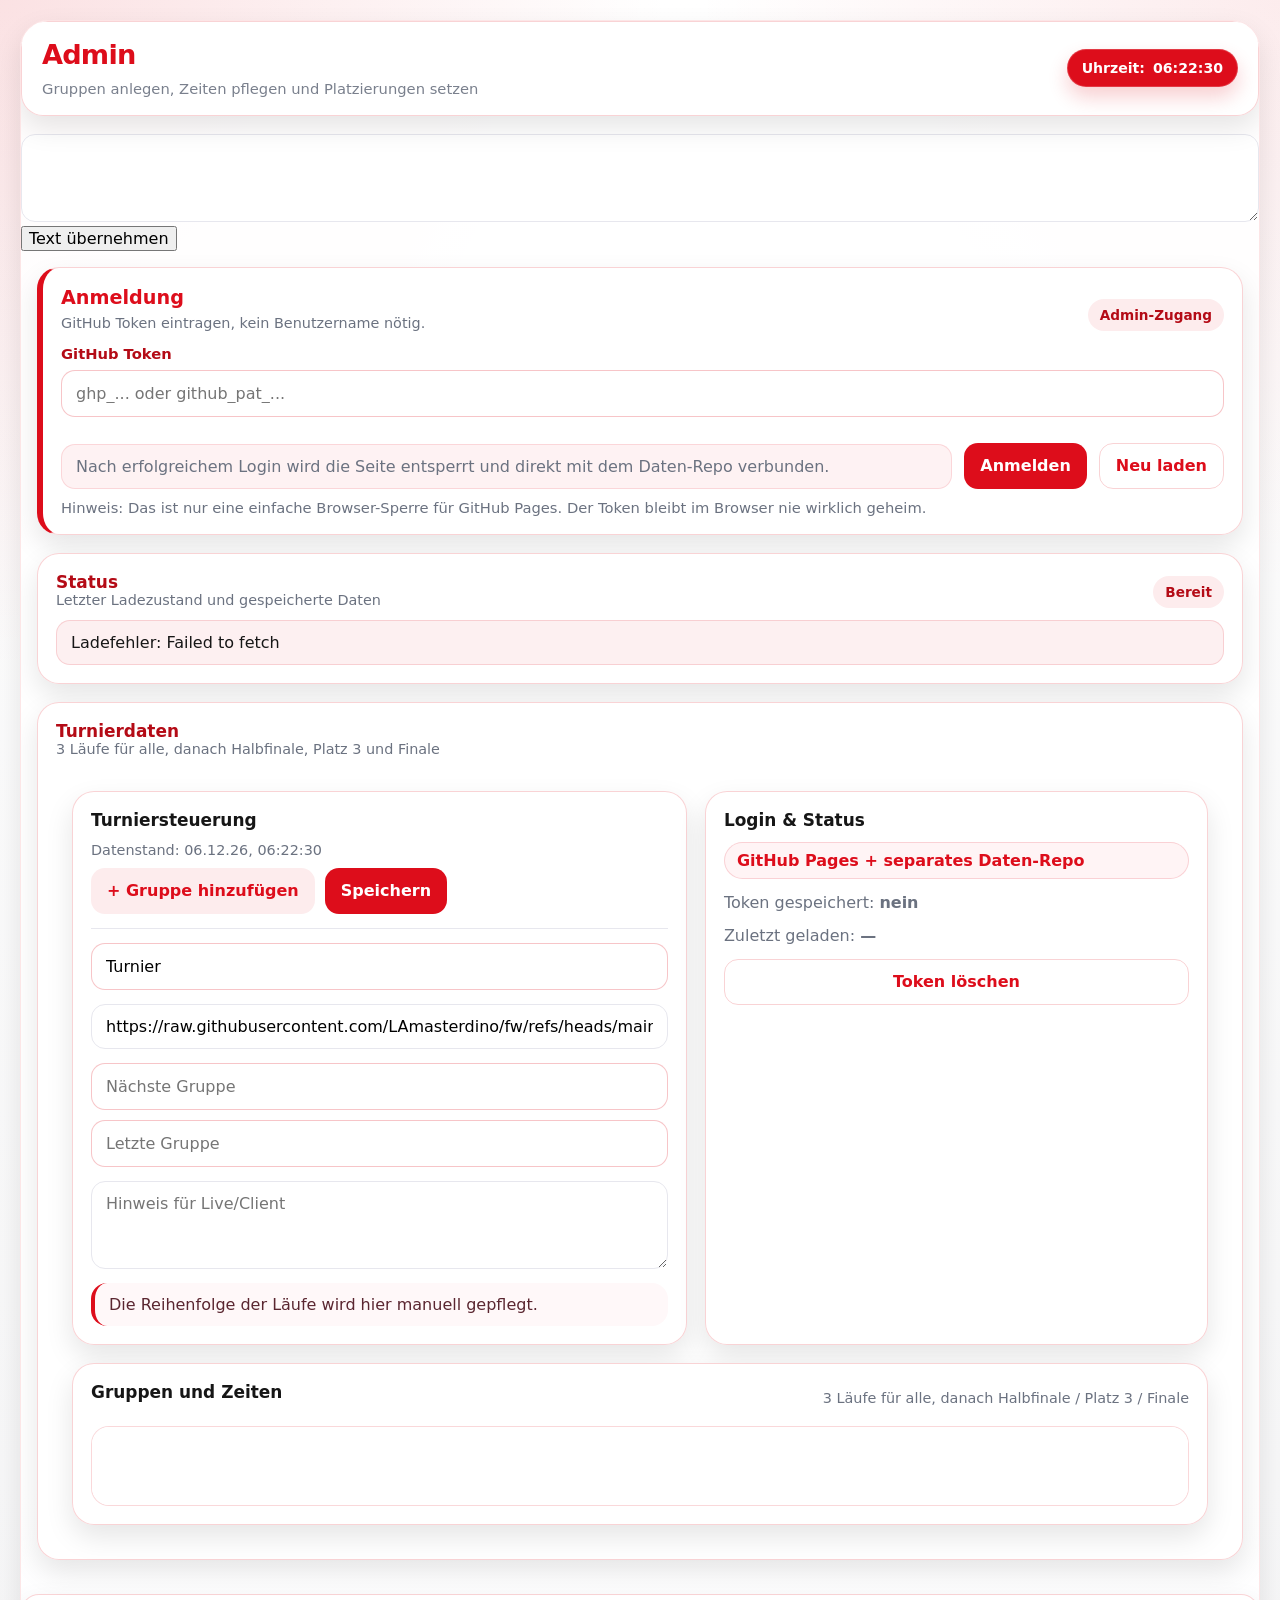
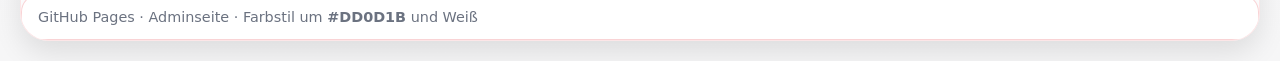
==== admin.html @ b0ba088b "Add textarea and button for text input" ====
<!doctype html>
<html lang="de">
<head>
  <meta charset="utf-8">
  <meta name="viewport" content="width=device-width,initial-scale=1">
  <meta name="color-scheme" content="light">
  <title>Admin · Turnierdashboard</title>
  <link rel="stylesheet" href="assets/style.css">
  <script>
    window.TOURNAMENT_CONFIG = {
      repoOwner: "LAmasterdino",
      repoName: "fw-data",
      filePath: "data.json",
      branch: "main",
      rawDataUrl: "https://raw.githubusercontent.com/LAmasterdino/fw-data/main/data.json",
      logoUrl: "https://raw.githubusercontent.com/LAmasterdino/fw/refs/heads/main/LOGO.jpg"
    };
  </script>
  <script defer src="assets/app.js"></script>
  <style>
    :root {
      --red: #DD0D1B;
      --red-dark: #b40b16;
      --white: #ffffff;
      --bg: #f6f6f7;
      --text: #161616;
      --muted: #6b7280;
      --line: rgba(221, 13, 27, 0.18);
      --shadow: 0 12px 28px rgba(0, 0, 0, 0.10);
      --radius: 22px;
    }
    body[data-page="admin"] {
      background:
        radial-gradient(circle at top left, rgba(221, 13, 27, 0.12), transparent 32%),
        radial-gradient(circle at top right, rgba(221, 13, 27, 0.08), transparent 28%),
        linear-gradient(180deg, #ffffff, var(--bg));
      color: var(--text);
    }
    .page-shell {
      min-height: 100vh;
      padding: 20px;
    }
    .shell {
      max-width: 1500px;
      margin: 0 auto;
    }
    .topbar {
      display: flex;
      align-items: center;
      justify-content: space-between;
      gap: 16px;
      flex-wrap: wrap;
      margin-bottom: 18px;
      padding: 18px 20px;
      background: rgba(255,255,255,0.88);
      border: 1px solid var(--line);
      border-radius: var(--radius);
      box-shadow: var(--shadow);
      backdrop-filter: blur(10px);
    }
    .title h1 {
      margin: 0;
      font-size: clamp(1.7rem, 2vw, 2.6rem);
      color: var(--red);
      letter-spacing: -0.03em;
    }
    .sub {
      margin-top: 6px;
      color: var(--muted);
      font-size: 0.98rem;
    }
    .badge {
      padding: 10px 14px;
      border-radius: 999px;
      background: var(--red);
      color: var(--white);
      font-weight: 700;
      box-shadow: 0 10px 20px rgba(221, 13, 27, 0.2);
      white-space: nowrap;
    }
    .card {
      background: rgba(255,255,255,0.92);
      border: 1px solid var(--line);
      border-radius: var(--radius);
      box-shadow: var(--shadow);
      padding: 18px;
    }
    .grid {
      display: grid;
      gap: 18px;
      grid-template-columns: repeat(12, minmax(0, 1fr));
    }
    .login-card {
      grid-column: 1 / -1;
      border-left: 6px solid var(--red);
    }
    .login-row {
      display: grid;
      gap: 12px;
      grid-template-columns: minmax(0, 1fr) auto auto;
      align-items: end;
      margin-top: 12px;
    }
    @media (max-width: 840px) {
      .login-row {
        grid-template-columns: 1fr;
      }
    }
    .label {
      display: block;
      font-size: 0.92rem;
      font-weight: 700;
      color: var(--red-dark);
      margin-bottom: 8px;
    }
    .help {
      margin-top: 10px;
      font-size: 0.92rem;
      color: var(--muted);
    }
    .btn {
      appearance: none;
      border: 0;
      border-radius: 14px;
      padding: 12px 16px;
      font-weight: 800;
      cursor: pointer;
      transition: transform 0.15s ease, opacity 0.15s ease, background 0.15s ease;
      text-decoration: none;
      display: inline-flex;
      align-items: center;
      justify-content: center;
      min-height: 46px;
    }
    .btn:hover { transform: translateY(-1px); }
    .btn-primary {
      background: var(--red);
      color: var(--white);
    }
    .btn-primary:hover { background: var(--red-dark); }
    .btn-ghost {
      background: transparent;
      color: var(--red);
      border: 1px solid var(--line);
    }
    .btn-ghost:hover {
      background: rgba(221, 13, 27, 0.06);
    }
    input[type="password"], input[type="text"] {
      width: 100%;
      box-sizing: border-box;
      border: 1px solid rgba(221, 13, 27, 0.24);
      border-radius: 14px;
      padding: 13px 14px;
      font: inherit;
      outline: none;
      background: #fff;
    }
    input[type="password"]:focus, input[type="text"]:focus {
      border-color: var(--red);
      box-shadow: 0 0 0 4px rgba(221, 13, 27, 0.10);
    }
    .content {
      margin-top: 18px;
    }
    .table-wrap {
      overflow: auto;
      border-radius: 18px;
      border: 1px solid rgba(221, 13, 27, 0.16);
      background: #fff;
    }
    table {
      width: 100%;
      border-collapse: collapse;
      min-width: 1120px;
    }
    th, td {
      border-bottom: 1px solid rgba(221, 13, 27, 0.10);
      padding: 10px;
      text-align: left;
      vertical-align: middle;
    }
    thead th {
      position: sticky;
      top: 0;
      background: #fff;
      z-index: 1;
      color: var(--red-dark);
      font-size: 0.92rem;
    }
    tr:hover td { background: rgba(221, 13, 27, 0.025); }
    .mini {
      min-width: 120px;
      width: 100%;
    }
    .stack {
      display: grid;
      gap: 14px;
    }
    .row {
      display: flex;
      gap: 10px;
      flex-wrap: wrap;
      align-items: center;
    }
    .split {
      display: flex;
      justify-content: space-between;
      gap: 12px;
      flex-wrap: wrap;
      align-items: end;
    }
    .muted { color: var(--muted); }
    .small { font-size: 0.9rem; }
    .status {
      margin-top: 12px;
      padding: 12px 14px;
      border-radius: 14px;
      background: rgba(221, 13, 27, 0.06);
      color: var(--text);
      border: 1px solid rgba(221, 13, 27, 0.14);
    }
    .status.error {
      background: rgba(221, 13, 27, 0.10);
      border-color: rgba(221, 13, 27, 0.30);
      color: var(--red-dark);
      font-weight: 700;
    }
    .inline-note {
      padding: 12px 14px;
      border-radius: 14px;
      background: rgba(221, 13, 27, 0.05);
      border: 1px solid rgba(221, 13, 27, 0.12);
      color: var(--muted);
    }
    .footerbar {
      margin-top: 18px;
      padding: 14px 16px;
      border-radius: 18px;
      background: rgba(255,255,255,0.90);
      border: 1px solid var(--line);
      box-shadow: var(--shadow);
    }
    .tag {
      display: inline-flex;
      align-items: center;
      gap: 8px;
      padding: 8px 12px;
      border-radius: 999px;
      background: rgba(221, 13, 27, 0.08);
      color: var(--red-dark);
      font-weight: 700;
    }
  </style>
</head>
<body data-page="admin">
  <div class="page-shell">
    <div class="shell">
      <div class="topbar">
        <div class="title">
          <h1>Admin</h1>
          <div class="sub">Gruppen anlegen, Zeiten pflegen und Platzierungen setzen</div>
        </div>
        <div class="badge">Uhrzeit: <span class="js-clock"></span></div>
      </div>
<textarea id="sourceText"></textarea>
<button class="js-parse-source">
    Text übernehmen
</button>
      <div class="grid">
        <section class="card login-card">
          <div class="split">
            <div>
              <h2 style="margin:0 0 6px;color:var(--red);font-size:1.2rem">Anmeldung</h2>
              <div class="muted small">GitHub Token eintragen, kein Benutzername nötig.</div>
            </div>
            <div class="tag">Admin-Zugang</div>
          </div>

          <form id="login-form" class="stack" style="margin-top:14px">
            <div>
              <label class="label" for="token">GitHub Token</label>
              <input id="token" type="password" placeholder="ghp_... oder github_pat_..." autocomplete="current-password">
            </div>
            <div class="login-row">
              <div class="inline-note">
                Nach erfolgreichem Login wird die Seite entsperrt und direkt mit dem Daten-Repo verbunden.
              </div>
              <button class="btn btn-primary" type="submit" data-action="login">Anmelden</button>
              <button class="btn btn-ghost" type="button" data-action="refresh">Neu laden</button>
            </div>
          </form>
          <div class="help">
            Hinweis: Das ist nur eine einfache Browser-Sperre für GitHub Pages. Der Token bleibt im Browser nie wirklich geheim.
          </div>
        </section>

        <section class="card" style="grid-column:1/-1">
          <div class="split">
            <div>
              <h3 style="margin:0;color:var(--red-dark)">Status</h3>
              <div class="muted small">Letzter Ladezustand und gespeicherte Daten</div>
            </div>
            <div class="tag">Bereit</div>
          </div>
          <div id="status" class="status">Bereit.</div>
        </section>

        <section class="card" style="grid-column:1/-1">
          <div class="split">
            <div>
              <h3 style="margin:0;color:var(--red-dark)">Turnierdaten</h3>
              <div class="muted small">3 Läufe für alle, danach Halbfinale, Platz 3 und Finale</div>
            </div>
          </div>
          <div id="admin-root" class="content"></div>
        </section>
      </div>

      <div class="footerbar muted small">
        GitHub Pages · Adminseite · Farbstil um <strong>#DD0D1B</strong> und Weiß
      </div>
    </div>
  </div>
</body>
</html>
---- assets/style.css ----
:root{
  --red:#DD0D1B;
  --red-dark:#b70b17;
  --bg:#ffffff;
  --bg-soft:#f8f8fb;
  --text:#171717;
  --muted:#60646c;
  --border:#e7e7ee;
  --shadow:0 10px 30px rgba(0,0,0,.08);
  --radius:22px;
}

*{box-sizing:border-box}
html,body{margin:0;padding:0;background:linear-gradient(180deg,#fff 0%,#fff 35%,#fff5f6 100%);color:var(--text);font-family:Inter,system-ui,-apple-system,BlinkMacSystemFont,"Segoe UI",Roboto,Arial,sans-serif}
a{color:var(--red);text-decoration:none}
button,input,select,textarea{font:inherit}

.page{
  max-width:1400px;
  margin:0 auto;
  padding:18px;
}

.shell{
  background:rgba(255,255,255,.9);
  border:1px solid rgba(221,13,27,.10);
  border-radius:28px;
  box-shadow:var(--shadow);
  overflow:hidden;
}

.topbar{
  display:flex;
  align-items:center;
  justify-content:space-between;
  gap:12px;
  padding:16px 18px;
  background:linear-gradient(135deg,var(--red) 0%, #ef2430 100%);
  color:#fff;
}
.topbar .title{
  display:flex;
  flex-direction:column;
  gap:4px;
}
.topbar h1,
.topbar h2{
  margin:0;
  font-size:clamp(1.2rem, 2vw, 1.8rem);
  line-height:1.1;
}
.topbar .sub{
  font-size:.92rem;
  opacity:.9;
}
.brand{
  display:flex;
  align-items:center;
  gap:14px;
}
.brand img{
  width:52px;height:52px;object-fit:contain;background:#fff;border-radius:14px;padding:5px;
}
.badge{
  display:inline-flex;
  align-items:center;
  gap:8px;
  padding:8px 12px;
  border-radius:999px;
  background:rgba(255,255,255,.14);
  border:1px solid rgba(255,255,255,.18);
  font-size:.88rem;
  white-space:nowrap;
}

.grid{
  display:grid;
  gap:16px;
  padding:16px;
}
.grid.admin{
  grid-template-columns: 1.1fr .9fr;
}
.grid.client{
  grid-template-columns: 1fr;
}
.grid.live{
  grid-template-columns: 1.2fr .8fr;
}

.card{
  background:#fff;
  border:1px solid var(--border);
  border-radius:var(--radius);
  box-shadow:0 8px 24px rgba(25,25,25,.05);
  padding:16px;
}
.card h3{
  margin:0 0 12px;
  font-size:1.06rem;
}
.muted{color:var(--muted)}
.small{font-size:.88rem}
.row{
  display:flex;
  gap:10px;
  flex-wrap:wrap;
  align-items:center;
}
.spread{
  display:flex;
  justify-content:space-between;
  gap:10px;
  align-items:center;
  flex-wrap:wrap;
}
.stack{display:grid;gap:10px}
.inputs{
  display:grid;
  gap:10px;
}
input[type="text"], input[type="url"], input[type="password"], input[type="number"], select, textarea{
  width:100%;
  padding:12px 14px;
  border:1px solid var(--border);
  border-radius:14px;
  background:#fff;
  outline:none;
  transition:.2s border-color,.2s box-shadow;
}
input:focus,select:focus,textarea:focus{
  border-color:rgba(221,13,27,.45);
  box-shadow:0 0 0 4px rgba(221,13,27,.08);
}
textarea{min-height:88px;resize:vertical}

.btn{
  appearance:none;
  border:none;
  border-radius:14px;
  padding:12px 15px;
  font-weight:700;
  cursor:pointer;
  transition:transform .08s ease, filter .15s ease, background .15s ease;
}
.btn:active{transform:translateY(1px)}
.btn-primary{background:var(--red);color:#fff}
.btn-primary:hover{background:var(--red-dark)}
.btn-ghost{background:#f4f4f7;color:#222}
.btn-soft{background:rgba(221,13,27,.08);color:var(--red)}
.btn-danger{background:#2b2b2e;color:#fff}
.btn-small{padding:9px 11px;border-radius:12px;font-size:.92rem}

.table-wrap{
  overflow:auto;
  border-radius:18px;
  border:1px solid var(--border);
}
table{
  width:100%;
  border-collapse:collapse;
  min-width:920px;
}
th,td{
  padding:10px 10px;
  border-bottom:1px solid #ececf3;
  vertical-align:middle;
  text-align:left;
}
th{
  background:#fafafa;
  font-size:.92rem;
  color:#444;
  position:sticky;
  top:0;
  z-index:1;
}
tr:nth-child(even) td{background:#fcfcfd}
td .mini{
  width:100%;
  min-width:88px;
  padding:10px 10px;
  border-radius:12px;
  border:1px solid var(--border);
}
td .mini:focus{border-color:rgba(221,13,27,.45)}
.tag{
  display:inline-flex;
  align-items:center;
  gap:8px;
  border-radius:999px;
  padding:7px 11px;
  background:#f9f2f3;
  color:var(--red);
  font-weight:700;
  font-size:.85rem;
}
hr.sep{border:none;border-top:1px solid var(--border);margin:14px 0}

.login-overlay{
  position:fixed;
  inset:0;
  background:linear-gradient(180deg,rgba(255,255,255,.96),rgba(255,245,246,.96));
  display:flex;
  align-items:center;
  justify-content:center;
  padding:20px;
  z-index:50;
}
.login-box{
  width:min(520px,100%);
  background:#fff;
  border:1px solid var(--border);
  border-radius:28px;
  box-shadow:var(--shadow);
  padding:22px;
}
.login-box h1{margin:0 0 8px}
.login-box p{margin:0 0 16px;color:var(--muted)}

.footer{
  padding:14px 18px;
  border-top:1px solid var(--border);
  color:var(--muted);
  font-size:.92rem;
  background:#fff;
}
.client-layout{
  display:grid;
  gap:16px;
}
.hero{
  display:grid;
  grid-template-columns:1.1fr .9fr;
  gap:16px;
}
.clock{
  font-size:clamp(1.9rem, 5vw, 3.4rem);
  font-weight:900;
  letter-spacing:-.03em;
}
.big-value{
  font-size:clamp(1.4rem, 3vw, 2.3rem);
  font-weight:800;
}
.list{
  display:grid;
  gap:10px;
}
.list-item{
  display:flex;
  justify-content:space-between;
  align-items:center;
  gap:10px;
  padding:12px 14px;
  border:1px solid var(--border);
  border-radius:16px;
  background:#fff;
}
.list-item .name{font-weight:800}
.list-item .value{font-weight:700;color:var(--red)}
.scroll-box{
  height:100%;
  overflow:hidden;
  position:relative;
  min-height:380px;
}
.scroll-track{
  display:flex;
  flex-direction:column;
  gap:10px;
  animation:scrollY 22s linear infinite;
  padding-right:6px;
}
.scroll-box:hover .scroll-track{animation-play-state:paused}
@keyframes scrollY{
  0%{transform:translateY(0)}
  100%{transform:translateY(calc(-50%))}
}
.placement-card{
  display:grid;
  gap:10px;
}
.place-row{
  display:grid;
  grid-template-columns:64px 1fr auto;
  gap:10px;
  align-items:center;
  padding:12px 14px;
  border:1px solid var(--border);
  border-radius:16px;
  background:linear-gradient(180deg,#fff,#fff9fa);
}
.place-row .rank{
  width:44px;height:44px;border-radius:14px;
  display:grid;place-items:center;
  background:rgba(221,13,27,.08);
  color:var(--red);
  font-weight:900;
}
.place-row .group{font-weight:800}
.place-row .score{font-weight:800;color:#333}

.hint{
  border-left:4px solid var(--red);
  background:#fff8f9;
  padding:12px 14px;
  border-radius:16px;
  color:#5a2630;
}

.pill{
  display:inline-flex;align-items:center;gap:8px;
  padding:8px 12px;border-radius:999px;
  background:#fff4f5;color:var(--red);font-weight:700;
  border:1px solid rgba(221,13,27,.15)
}

@media (max-width: 980px){
  .grid.admin,.grid.live,.hero{grid-template-columns:1fr}
  table{min-width:840px}
}

@media (max-width: 720px){
  .page{padding:10px}
  .topbar,.footer,.card{border-radius:20px}
  .topbar{padding:14px}
  .grid{padding:10px}
  .brand img{width:44px;height:44px}
  .scroll-box{min-height:320px}
}
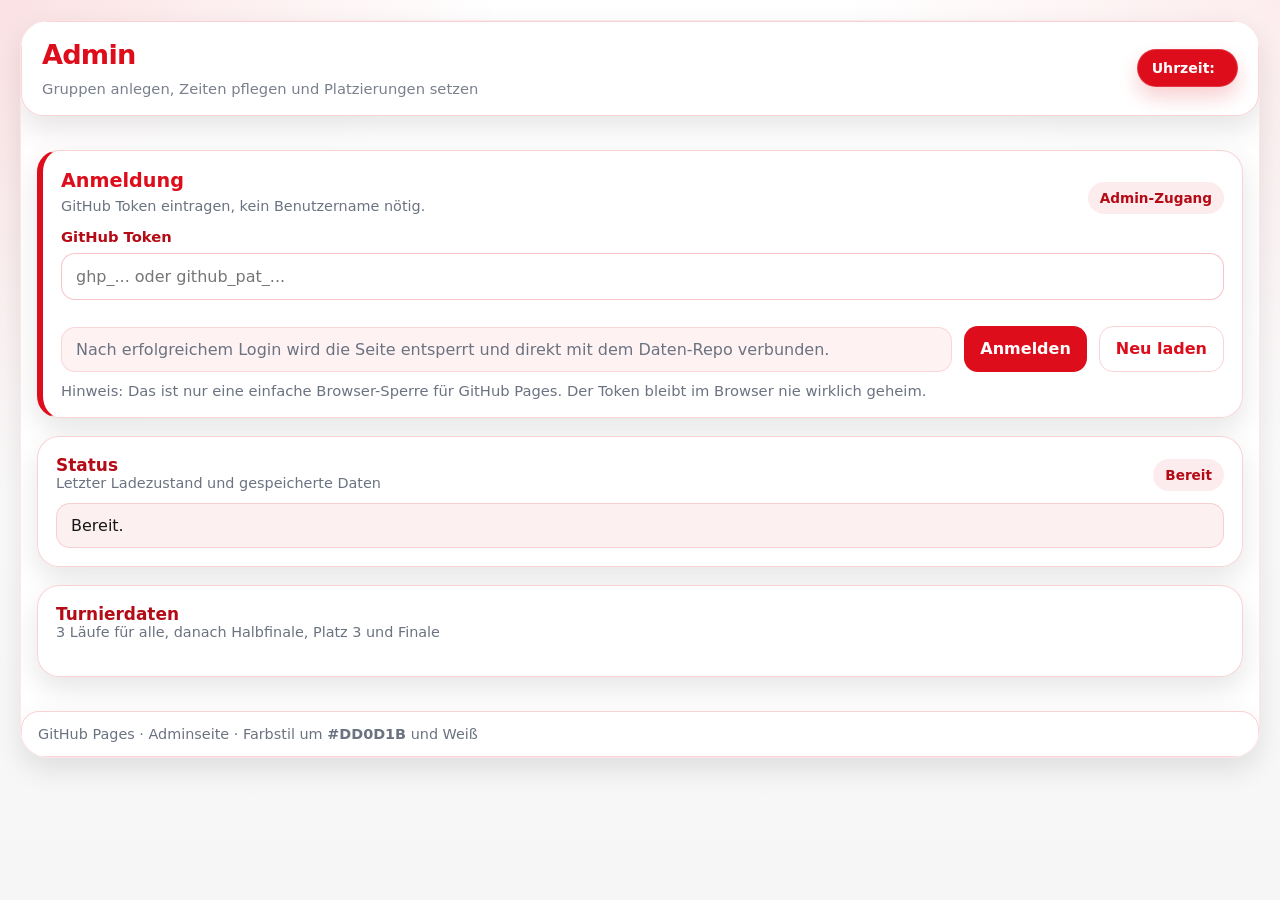
==== commit b47bd9f9: "Update admin.html" ====
--- a/admin.html
+++ b/admin.html
@@ -263,10 +263,7 @@
         </div>
         <div class="badge">Uhrzeit: <span class="js-clock"></span></div>
       </div>
-<textarea id="sourceText"></textarea>
-<button class="js-parse-source">
-    Text übernehmen
-</button>
+
       <div class="grid">
         <section class="card login-card">
           <div class="split">
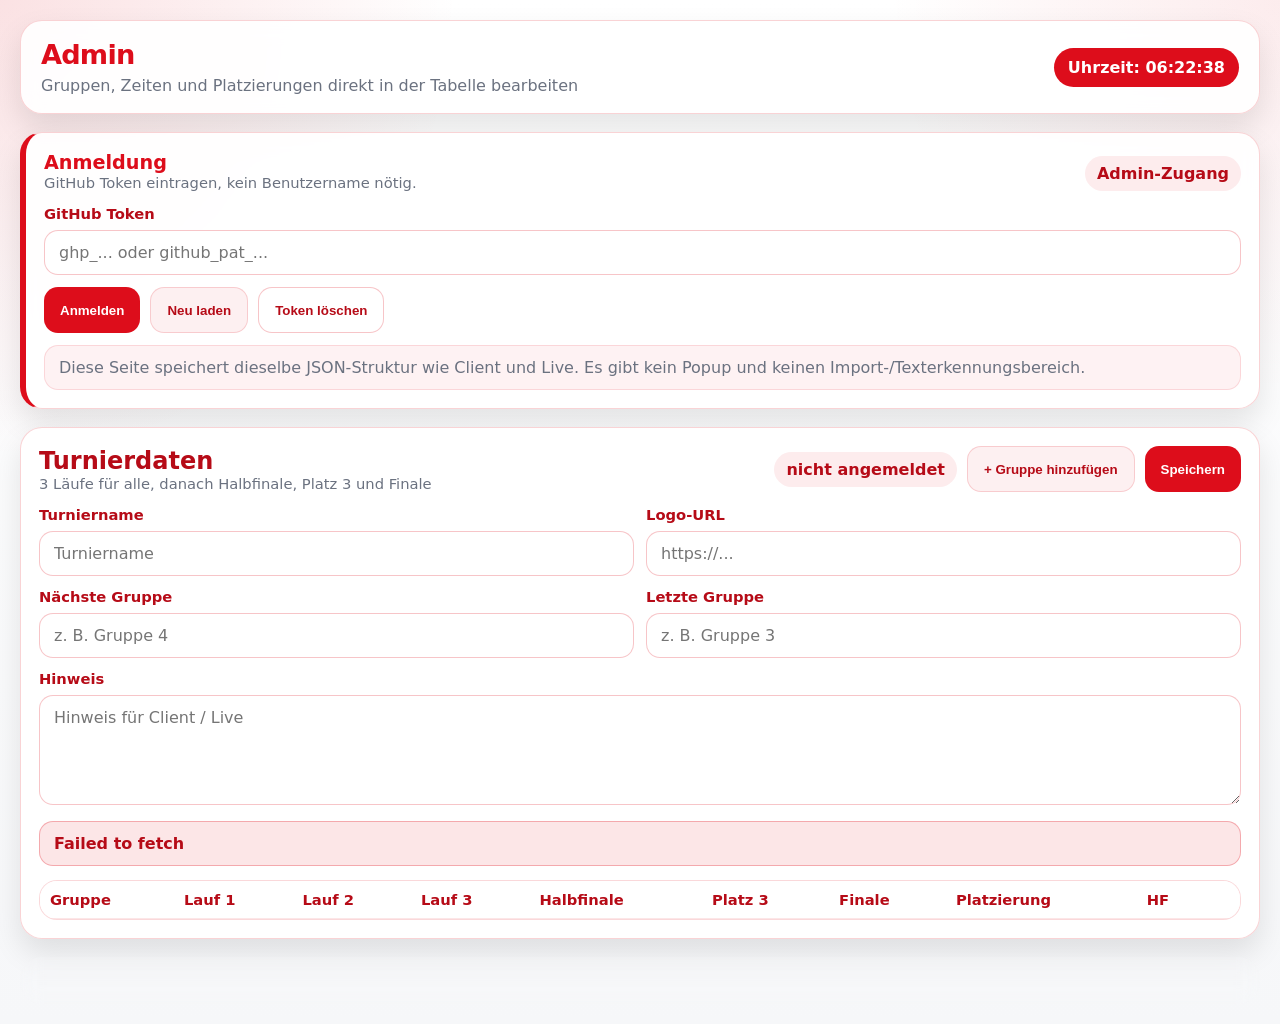
==== commit 389fadd6: "Rename adminF.html to admin.html" ====
--- a/admin.html
+++ b/admin.html
@@ -5,319 +5,540 @@
   <meta name="viewport" content="width=device-width,initial-scale=1">
   <meta name="color-scheme" content="light">
   <title>Admin · Turnierdashboard</title>
-  <link rel="stylesheet" href="assets/style.css">
-  <script>
-    window.TOURNAMENT_CONFIG = {
-      repoOwner: "LAmasterdino",
-      repoName: "fw-data",
-      filePath: "data.json",
-      branch: "main",
-      rawDataUrl: "https://raw.githubusercontent.com/LAmasterdino/fw-data/main/data.json",
-      logoUrl: "https://raw.githubusercontent.com/LAmasterdino/fw/refs/heads/main/LOGO.jpg"
-    };
-  </script>
-  <script defer src="assets/app.js"></script>
   <style>
-    :root {
-      --red: #DD0D1B;
-      --red-dark: #b40b16;
-      --white: #ffffff;
-      --bg: #f6f6f7;
-      --text: #161616;
-      --muted: #6b7280;
-      --line: rgba(221, 13, 27, 0.18);
-      --shadow: 0 12px 28px rgba(0, 0, 0, 0.10);
-      --radius: 22px;
-    }
-    body[data-page="admin"] {
+    :root{
+      --red:#DD0D1B;
+      --red-dark:#b60b17;
+      --bg:#f6f7f9;
+      --card:#ffffff;
+      --text:#16181d;
+      --muted:#6b7280;
+      --line:rgba(221,13,27,.18);
+      --shadow:0 14px 30px rgba(0,0,0,.10);
+      --radius:22px;
+    }
+    *{box-sizing:border-box}
+    body{
+      margin:0;
+      min-height:100vh;
+      font-family:system-ui,-apple-system,BlinkMacSystemFont,"Segoe UI",sans-serif;
       background:
-        radial-gradient(circle at top left, rgba(221, 13, 27, 0.12), transparent 32%),
-        radial-gradient(circle at top right, rgba(221, 13, 27, 0.08), transparent 28%),
-        linear-gradient(180deg, #ffffff, var(--bg));
-      color: var(--text);
-    }
-    .page-shell {
-      min-height: 100vh;
-      padding: 20px;
-    }
-    .shell {
-      max-width: 1500px;
-      margin: 0 auto;
-    }
-    .topbar {
-      display: flex;
-      align-items: center;
-      justify-content: space-between;
-      gap: 16px;
-      flex-wrap: wrap;
-      margin-bottom: 18px;
-      padding: 18px 20px;
-      background: rgba(255,255,255,0.88);
-      border: 1px solid var(--line);
-      border-radius: var(--radius);
-      box-shadow: var(--shadow);
-      backdrop-filter: blur(10px);
-    }
-    .title h1 {
-      margin: 0;
-      font-size: clamp(1.7rem, 2vw, 2.6rem);
-      color: var(--red);
-      letter-spacing: -0.03em;
-    }
-    .sub {
-      margin-top: 6px;
-      color: var(--muted);
-      font-size: 0.98rem;
-    }
-    .badge {
-      padding: 10px 14px;
-      border-radius: 999px;
-      background: var(--red);
-      color: var(--white);
-      font-weight: 700;
-      box-shadow: 0 10px 20px rgba(221, 13, 27, 0.2);
-      white-space: nowrap;
-    }
-    .card {
-      background: rgba(255,255,255,0.92);
-      border: 1px solid var(--line);
-      border-radius: var(--radius);
-      box-shadow: var(--shadow);
-      padding: 18px;
-    }
-    .grid {
-      display: grid;
-      gap: 18px;
-      grid-template-columns: repeat(12, minmax(0, 1fr));
-    }
-    .login-card {
-      grid-column: 1 / -1;
-      border-left: 6px solid var(--red);
-    }
-    .login-row {
-      display: grid;
-      gap: 12px;
-      grid-template-columns: minmax(0, 1fr) auto auto;
-      align-items: end;
-      margin-top: 12px;
-    }
-    @media (max-width: 840px) {
-      .login-row {
-        grid-template-columns: 1fr;
-      }
-    }
-    .label {
-      display: block;
-      font-size: 0.92rem;
-      font-weight: 700;
-      color: var(--red-dark);
-      margin-bottom: 8px;
-    }
-    .help {
-      margin-top: 10px;
-      font-size: 0.92rem;
-      color: var(--muted);
-    }
-    .btn {
-      appearance: none;
-      border: 0;
-      border-radius: 14px;
-      padding: 12px 16px;
-      font-weight: 800;
-      cursor: pointer;
-      transition: transform 0.15s ease, opacity 0.15s ease, background 0.15s ease;
-      text-decoration: none;
-      display: inline-flex;
-      align-items: center;
-      justify-content: center;
-      min-height: 46px;
-    }
-    .btn:hover { transform: translateY(-1px); }
-    .btn-primary {
-      background: var(--red);
-      color: var(--white);
-    }
-    .btn-primary:hover { background: var(--red-dark); }
-    .btn-ghost {
-      background: transparent;
-      color: var(--red);
-      border: 1px solid var(--line);
-    }
-    .btn-ghost:hover {
-      background: rgba(221, 13, 27, 0.06);
-    }
-    input[type="password"], input[type="text"] {
-      width: 100%;
-      box-sizing: border-box;
-      border: 1px solid rgba(221, 13, 27, 0.24);
-      border-radius: 14px;
-      padding: 13px 14px;
-      font: inherit;
-      outline: none;
-      background: #fff;
-    }
-    input[type="password"]:focus, input[type="text"]:focus {
-      border-color: var(--red);
-      box-shadow: 0 0 0 4px rgba(221, 13, 27, 0.10);
-    }
-    .content {
-      margin-top: 18px;
-    }
-    .table-wrap {
-      overflow: auto;
-      border-radius: 18px;
-      border: 1px solid rgba(221, 13, 27, 0.16);
-      background: #fff;
-    }
-    table {
-      width: 100%;
-      border-collapse: collapse;
-      min-width: 1120px;
-    }
-    th, td {
-      border-bottom: 1px solid rgba(221, 13, 27, 0.10);
-      padding: 10px;
-      text-align: left;
-      vertical-align: middle;
-    }
-    thead th {
-      position: sticky;
-      top: 0;
-      background: #fff;
-      z-index: 1;
-      color: var(--red-dark);
-      font-size: 0.92rem;
-    }
-    tr:hover td { background: rgba(221, 13, 27, 0.025); }
-    .mini {
-      min-width: 120px;
-      width: 100%;
-    }
-    .stack {
-      display: grid;
-      gap: 14px;
-    }
-    .row {
-      display: flex;
-      gap: 10px;
-      flex-wrap: wrap;
-      align-items: center;
-    }
-    .split {
-      display: flex;
-      justify-content: space-between;
-      gap: 12px;
-      flex-wrap: wrap;
-      align-items: end;
-    }
-    .muted { color: var(--muted); }
-    .small { font-size: 0.9rem; }
-    .status {
-      margin-top: 12px;
-      padding: 12px 14px;
-      border-radius: 14px;
-      background: rgba(221, 13, 27, 0.06);
-      color: var(--text);
-      border: 1px solid rgba(221, 13, 27, 0.14);
-    }
-    .status.error {
-      background: rgba(221, 13, 27, 0.10);
-      border-color: rgba(221, 13, 27, 0.30);
-      color: var(--red-dark);
-      font-weight: 700;
-    }
-    .inline-note {
-      padding: 12px 14px;
-      border-radius: 14px;
-      background: rgba(221, 13, 27, 0.05);
-      border: 1px solid rgba(221, 13, 27, 0.12);
-      color: var(--muted);
-    }
-    .footerbar {
-      margin-top: 18px;
-      padding: 14px 16px;
-      border-radius: 18px;
-      background: rgba(255,255,255,0.90);
-      border: 1px solid var(--line);
-      box-shadow: var(--shadow);
-    }
-    .tag {
-      display: inline-flex;
-      align-items: center;
-      gap: 8px;
-      padding: 8px 12px;
-      border-radius: 999px;
-      background: rgba(221, 13, 27, 0.08);
-      color: var(--red-dark);
-      font-weight: 700;
+        radial-gradient(circle at top left, rgba(221,13,27,.12), transparent 28%),
+        radial-gradient(circle at top right, rgba(221,13,27,.08), transparent 24%),
+        linear-gradient(180deg,#fff,var(--bg));
+      color:var(--text);
+    }
+    .wrap{max-width:1600px;margin:0 auto;padding:20px}
+    .topbar,.card,.footer{
+      background:rgba(255,255,255,.92);
+      border:1px solid var(--line);
+      border-radius:var(--radius);
+      box-shadow:var(--shadow);
+      backdrop-filter:blur(10px);
+    }
+    .topbar{
+      display:flex;justify-content:space-between;align-items:center;gap:16px;flex-wrap:wrap;
+      padding:18px 20px;margin-bottom:18px
+    }
+    h1{margin:0;font-size:clamp(1.7rem,2vw,2.6rem);color:var(--red);letter-spacing:-.03em}
+    .sub{color:var(--muted);margin-top:6px}
+    .badge{
+      padding:10px 14px;border-radius:999px;background:var(--red);color:#fff;font-weight:800;white-space:nowrap
+    }
+    .grid{display:grid;gap:18px;grid-template-columns:repeat(12,minmax(0,1fr))}
+    .card{padding:18px}
+    .login{grid-column:1/-1;border-left:6px solid var(--red)}
+    .main{grid-column:1/-1}
+    .muted{color:var(--muted)}
+    .small{font-size:.92rem}
+    .tag{
+      display:inline-flex;align-items:center;gap:8px;padding:8px 12px;border-radius:999px;
+      background:rgba(221,13,27,.08);color:var(--red-dark);font-weight:800
+    }
+    .row{display:flex;gap:10px;align-items:center;flex-wrap:wrap}
+    .spread{display:flex;justify-content:space-between;gap:12px;align-items:flex-end;flex-wrap:wrap}
+    .stack{display:grid;gap:12px}
+    .label{display:block;margin-bottom:8px;font-weight:800;color:var(--red-dark);font-size:.92rem}
+    input, textarea{
+      width:100%;font:inherit;border:1px solid rgba(221,13,27,.24);border-radius:14px;background:#fff;
+      padding:12px 14px;outline:none
+    }
+    textarea{min-height:110px;resize:vertical}
+    input:focus, textarea:focus{border-color:var(--red);box-shadow:0 0 0 4px rgba(221,13,27,.10)}
+    .btn{
+      appearance:none;border:0;border-radius:14px;padding:12px 16px;font-weight:800;cursor:pointer;
+      min-height:46px;display:inline-flex;align-items:center;justify-content:center;white-space:nowrap;
+      transition:transform .15s ease,background .15s ease,opacity .15s ease;text-decoration:none
+    }
+    .btn:hover{transform:translateY(-1px)}
+    .btn-primary{background:var(--red);color:#fff}
+    .btn-primary:hover{background:var(--red-dark)}
+    .btn-soft{background:rgba(221,13,27,.06);color:var(--red-dark);border:1px solid rgba(221,13,27,.16)}
+    .btn-soft:hover{background:rgba(221,13,27,.09)}
+    .btn-danger{background:#fff;color:var(--red-dark);border:1px solid rgba(221,13,27,.24)}
+    .btn-danger:hover{background:rgba(221,13,27,.06)}
+    .status{
+      margin-top:12px;padding:12px 14px;border-radius:14px;border:1px solid rgba(221,13,27,.14);
+      background:rgba(221,13,27,.06)
+    }
+    .status.error{
+      background:rgba(221,13,27,.10);border-color:rgba(221,13,27,.28);color:var(--red-dark);font-weight:700
+    }
+    .table-wrap{
+      margin-top:14px;overflow:auto;border:1px solid rgba(221,13,27,.16);border-radius:18px;background:#fff
+    }
+    table{width:100%;border-collapse:collapse;min-width:1180px}
+    thead th{
+      position:sticky;top:0;background:#fff;z-index:1;color:var(--red-dark);font-size:.92rem
+    }
+    th,td{border-bottom:1px solid rgba(221,13,27,.10);padding:10px;text-align:left;vertical-align:middle}
+    tr:hover td{background:rgba(221,13,27,.025)}
+    .mini{min-width:120px;width:100%}
+    .footer{margin-top:18px;padding:14px 16px}
+    .hint{
+      padding:12px 14px;border-radius:14px;border:1px solid rgba(221,13,27,.12);background:rgba(221,13,27,.05);color:var(--muted)
+    }
+    .two-col{display:grid;gap:12px;grid-template-columns:1fr 1fr}
+    @media (max-width: 900px){
+      .two-col{grid-template-columns:1fr}
+    }
+    @media (max-width: 840px){
+      .login-actions{display:grid;grid-template-columns:1fr}
+      .login-actions .btn{width:100%}
+    }
+    .pill{
+      display:inline-flex;align-items:center;padding:8px 12px;border-radius:999px;background:rgba(221,13,27,.08);
+      color:var(--red-dark);font-weight:800
     }
   </style>
 </head>
 <body data-page="admin">
-  <div class="page-shell">
-    <div class="shell">
-      <div class="topbar">
-        <div class="title">
-          <h1>Admin</h1>
-          <div class="sub">Gruppen anlegen, Zeiten pflegen und Platzierungen setzen</div>
+  <div class="wrap">
+    <div class="topbar">
+      <div>
+        <h1>Admin</h1>
+        <div class="sub">Gruppen, Zeiten und Platzierungen direkt in der Tabelle bearbeiten</div>
+      </div>
+      <div class="badge">Uhrzeit: <span id="clock"></span></div>
+    </div>
+
+    <div class="grid">
+      <section class="card login">
+        <div class="spread">
+          <div>
+            <h2 style="margin:0;color:var(--red);font-size:1.2rem">Anmeldung</h2>
+            <div class="muted small">GitHub Token eintragen, kein Benutzername nötig.</div>
+          </div>
+          <div class="tag">Admin-Zugang</div>
         </div>
-        <div class="badge">Uhrzeit: <span class="js-clock"></span></div>
-      </div>
-
-      <div class="grid">
-        <section class="card login-card">
-          <div class="split">
-            <div>
-              <h2 style="margin:0 0 6px;color:var(--red);font-size:1.2rem">Anmeldung</h2>
-              <div class="muted small">GitHub Token eintragen, kein Benutzername nötig.</div>
-            </div>
-            <div class="tag">Admin-Zugang</div>
-          </div>
-
-          <form id="login-form" class="stack" style="margin-top:14px">
-            <div>
-              <label class="label" for="token">GitHub Token</label>
-              <input id="token" type="password" placeholder="ghp_... oder github_pat_..." autocomplete="current-password">
-            </div>
-            <div class="login-row">
-              <div class="inline-note">
-                Nach erfolgreichem Login wird die Seite entsperrt und direkt mit dem Daten-Repo verbunden.
-              </div>
-              <button class="btn btn-primary" type="submit" data-action="login">Anmelden</button>
-              <button class="btn btn-ghost" type="button" data-action="refresh">Neu laden</button>
-            </div>
-          </form>
-          <div class="help">
-            Hinweis: Das ist nur eine einfache Browser-Sperre für GitHub Pages. Der Token bleibt im Browser nie wirklich geheim.
-          </div>
-        </section>
-
-        <section class="card" style="grid-column:1/-1">
-          <div class="split">
-            <div>
-              <h3 style="margin:0;color:var(--red-dark)">Status</h3>
-              <div class="muted small">Letzter Ladezustand und gespeicherte Daten</div>
-            </div>
-            <div class="tag">Bereit</div>
-          </div>
-          <div id="status" class="status">Bereit.</div>
-        </section>
-
-        <section class="card" style="grid-column:1/-1">
-          <div class="split">
-            <div>
-              <h3 style="margin:0;color:var(--red-dark)">Turnierdaten</h3>
-              <div class="muted small">3 Läufe für alle, danach Halbfinale, Platz 3 und Finale</div>
-            </div>
-          </div>
-          <div id="admin-root" class="content"></div>
-        </section>
-      </div>
-
-      <div class="footerbar muted small">
-        GitHub Pages · Adminseite · Farbstil um <strong>#DD0D1B</strong> und Weiß
-      </div>
+
+        <div class="stack" style="margin-top:14px">
+          <div>
+            <label class="label" for="token">GitHub Token</label>
+            <input id="token" type="password" placeholder="ghp_... oder github_pat_..." autocomplete="current-password">
+          </div>
+          <div class="row login-actions">
+            <button class="btn btn-primary" id="loginBtn" type="button">Anmelden</button>
+            <button class="btn btn-soft" id="reloadBtn" type="button">Neu laden</button>
+            <button class="btn btn-danger" id="logoutBtn" type="button">Token löschen</button>
+          </div>
+          <div class="hint">
+            Diese Seite speichert dieselbe JSON-Struktur wie Client und Live. Es gibt kein Popup und keinen Import-/Texterkennungsbereich.
+          </div>
+        </div>
+      </section>
+
+      <section class="card main">
+        <div class="spread">
+          <div>
+            <h2 style="margin:0;color:var(--red-dark)">Turnierdaten</h2>
+            <div class="muted small">3 Läufe für alle, danach Halbfinale, Platz 3 und Finale</div>
+          </div>
+          <div class="row">
+            <span class="pill" id="authState">nicht angemeldet</span>
+            <button class="btn btn-soft" id="addGroupBtn" type="button">+ Gruppe hinzufügen</button>
+            <button class="btn btn-primary" id="saveBtn" type="button">Speichern</button>
+          </div>
+        </div>
+
+        <div class="two-col" style="margin-top:14px">
+          <div>
+            <label class="label" for="eventName">Turniername</label>
+            <input id="eventName" type="text" placeholder="Turniername">
+          </div>
+          <div>
+            <label class="label" for="logoUrl">Logo-URL</label>
+            <input id="logoUrl" type="text" placeholder="https://...">
+          </div>
+          <div>
+            <label class="label" for="nextGroup">Nächste Gruppe</label>
+            <input id="nextGroup" type="text" placeholder="z. B. Gruppe 4">
+          </div>
+          <div>
+            <label class="label" for="lastGroup">Letzte Gruppe</label>
+            <input id="lastGroup" type="text" placeholder="z. B. Gruppe 3">
+          </div>
+        </div>
+
+        <div style="margin-top:12px">
+          <label class="label" for="note">Hinweis</label>
+          <textarea id="note" placeholder="Hinweis für Client / Live"></textarea>
+        </div>
+
+        <div id="status" class="status">Bereit.</div>
+
+        <div class="table-wrap">
+          <table>
+            <thead>
+              <tr>
+                <th>Gruppe</th>
+                <th>Lauf 1</th>
+                <th>Lauf 2</th>
+                <th>Lauf 3</th>
+                <th>Halbfinale</th>
+                <th>Platz 3</th>
+                <th>Finale</th>
+                <th>Platzierung</th>
+                <th>HF</th>
+                <th></th>
+              </tr>
+            </thead>
+            <tbody id="groupsBody"></tbody>
+          </table>
+        </div>
+      </section>
+    </div>
+
+    <div class="footer muted small">
+      GitHub Pages · Adminseite · Farbstil um <strong>#DD0D1B</strong> und Weiß
     </div>
   </div>
+
+<script>
+(() => {
+  const CONFIG = {
+    repoOwner: "DEIN-USER-ODER-ORG",
+    repoName: "DEIN-DATEN-REPO",
+    filePath: "data.json",
+    branch: "main",
+    rawDataUrl: "https://raw.githubusercontent.com/DEIN-USER-ODER-ORG/DEIN-DATEN-REPO/main/data.json"
+  };
+
+  const state = {
+    token: sessionStorage.getItem("tournament_token") || "",
+    sha: null,
+    data: null
+  };
+
+  const $ = (s, r=document) => r.querySelector(s);
+  const $$ = (s, r=document) => Array.from(r.querySelectorAll(s));
+
+  function clockString(){
+    return new Intl.DateTimeFormat("de-DE",{timeStyle:"medium"}).format(new Date());
+  }
+  function uid(){
+    return `g_${Math.random().toString(36).slice(2,9)}_${Date.now().toString(36)}`;
+  }
+  function emptyGroup(name=""){
+    return {
+      id: uid(),
+      name,
+      qualified: false,
+      placement: "",
+      heats: [
+        { label:"Lauf 1", time:"" },
+        { label:"Lauf 2", time:"" },
+        { label:"Lauf 3", time:"" }
+      ],
+      semifinal: "",
+      thirdPlace: "",
+      final: ""
+    };
+  }
+  function normalizeData(data){
+    const src = data && typeof data === "object" ? data : {};
+    return {
+      version: src.version || 1,
+      updatedAt: src.updatedAt || null,
+      eventName: src.eventName || "Turnier",
+      logoUrl: src.logoUrl || "",
+      nextGroup: src.nextGroup || "",
+      lastGroup: src.lastGroup || "",
+      note: src.note || "",
+      groups: Array.isArray(src.groups) ? src.groups.map((g, i) => {
+        const group = emptyGroup(g?.name || `Gruppe ${i+1}`);
+        group.id = g?.id || uid();
+        group.name = g?.name || group.name;
+        group.qualified = Boolean(g?.qualified);
+        group.placement = g?.placement ?? "";
+        group.heats = Array.isArray(g?.heats) && g.heats.length ? g.heats.slice(0,3).map((h, idx) => ({
+          label: h?.label || `Lauf ${idx+1}`,
+          time: h?.time ?? ""
+        })) : group.heats;
+        while(group.heats.length < 3) group.heats.push({ label:`Lauf ${group.heats.length+1}`, time:"" });
+        group.semifinal = g?.semifinal ?? "";
+        group.thirdPlace = g?.thirdPlace ?? "";
+        group.final = g?.final ?? "";
+        return group;
+      }) : []
+    };
+  }
+
+  async function fetchJson(url, options = {}){
+    const res = await fetch(url, {
+      ...options,
+      headers: {
+        Accept: "application/vnd.github+json",
+        ...(options.headers || {})
+      }
+    });
+    if(!res.ok){
+      const text = await res.text().catch(() => "");
+      throw new Error(`HTTP ${res.status} ${res.statusText}${text ? " — " + text : ""}`);
+    }
+    return res.json();
+  }
+
+  async function readPublic(){
+    const bust = CONFIG.rawDataUrl.includes("?") ? "&" : "?";
+    const res = await fetch(`${CONFIG.rawDataUrl}${bust}v=${Date.now()}`, { cache: "no-store" });
+    if(!res.ok) throw new Error(`Konnte Daten nicht laden (${res.status})`);
+    return normalizeData(await res.json());
+  }
+
+  async function readPrivate(token){
+    const url = `https://api.github.com/repos/${encodeURIComponent(CONFIG.repoOwner)}/${encodeURIComponent(CONFIG.repoName)}/contents/${CONFIG.filePath}?ref=${encodeURIComponent(CONFIG.branch)}`;
+    const json = await fetchJson(url, {
+      headers: { Authorization: `Bearer ${token}` }
+    });
+    state.sha = json.sha;
+    const content = decodeURIComponent(escape(atob(json.content.replace(/\n/g, ""))));
+    return normalizeData(JSON.parse(content));
+  }
+
+  async function savePrivate(token, data){
+    const readUrl = `https://api.github.com/repos/${encodeURIComponent(CONFIG.repoOwner)}/${encodeURIComponent(CONFIG.repoName)}/contents/${CONFIG.filePath}?ref=${encodeURIComponent(CONFIG.branch)}`;
+    const current = await fetchJson(readUrl, {
+      headers: { Authorization: `Bearer ${token}` }
+    });
+
+    const putUrl = `https://api.github.com/repos/${encodeURIComponent(CONFIG.repoOwner)}/${encodeURIComponent(CONFIG.repoName)}/contents/${CONFIG.filePath}`;
+    const body = {
+      message: `Update tournament data ${new Date().toISOString()}`,
+      content: btoa(unescape(encodeURIComponent(JSON.stringify(data, null, 2)))),
+      sha: current.sha,
+      branch: CONFIG.branch
+    };
+
+    const res = await fetch(putUrl, {
+      method: "PUT",
+      headers: {
+        Accept: "application/vnd.github+json",
+        Authorization: `Bearer ${token}`,
+        "Content-Type": "application/json"
+      },
+      body: JSON.stringify(body)
+    });
+
+    if(!res.ok){
+      const text = await res.text().catch(() => "");
+      throw new Error(`Speichern fehlgeschlagen (${res.status}) ${text}`);
+    }
+    const out = await res.json();
+    state.sha = out?.content?.sha || current.sha;
+    return out;
+  }
+
+  function setStatus(msg, error=false){
+    const el = $("#status");
+    el.textContent = msg;
+    el.classList.toggle("error", !!error);
+  }
+
+  function renderClock(){
+    $("#clock").textContent = clockString();
+  }
+
+  function updateAuthUI(){
+    $("#authState").textContent = state.token ? "angemeldet" : "nicht angemeldet";
+    $("#authState").style.background = state.token ? "rgba(34,197,94,.12)" : "rgba(221,13,27,.08)";
+    $("#authState").style.color = state.token ? "#15803d" : "var(--red-dark)";
+    $("#token").value = state.token || "";
+  }
+
+  function renderTable(){
+    const body = $("#groupsBody");
+    if(!body || !state.data) return;
+
+    body.innerHTML = state.data.groups.map(group => `
+      <tr data-id="${group.id}">
+        <td><input class="mini js-field" data-field="name" value="${escapeHtml(group.name)}" placeholder="Gruppenname"></td>
+        <td><input class="mini js-field" data-field="heats.0.time" value="${escapeHtml(group.heats?.[0]?.time || "")}" placeholder="Zeit"></td>
+        <td><input class="mini js-field" data-field="heats.1.time" value="${escapeHtml(group.heats?.[1]?.time || "")}" placeholder="Zeit"></td>
+        <td><input class="mini js-field" data-field="heats.2.time" value="${escapeHtml(group.heats?.[2]?.time || "")}" placeholder="Zeit"></td>
+        <td><input class="mini js-field" data-field="semifinal" value="${escapeHtml(group.semifinal || "")}" placeholder="Halbfinale"></td>
+        <td><input class="mini js-field" data-field="thirdPlace" value="${escapeHtml(group.thirdPlace || "")}" placeholder="Platz 3"></td>
+        <td><input class="mini js-field" data-field="final" value="${escapeHtml(group.final || "")}" placeholder="Finale"></td>
+        <td><input class="mini js-field" data-field="placement" value="${escapeHtml(group.placement || "")}" placeholder="Platzierung"></td>
+        <td style="text-align:center">
+          <input type="checkbox" class="js-field" data-field="qualified" ${group.qualified ? "checked" : ""}>
+        </td>
+        <td><button class="btn btn-danger js-remove" type="button">-</button></td>
+      </tr>
+    `).join("");
+
+    $$(".js-field", body).forEach(el => {
+      if(el.type === "checkbox"){
+        el.addEventListener("change", onFieldChange);
+      } else {
+        el.addEventListener("input", onFieldChange);
+      }
+    });
+
+    $$(".js-remove", body).forEach(btn => {
+      btn.addEventListener("click", () => {
+        const tr = btn.closest("tr");
+        const id = tr?.dataset?.id;
+        state.data.groups = state.data.groups.filter(g => g.id !== id);
+        renderTable();
+        setStatus("Gruppe entfernt. Bitte speichern.");
+      });
+    });
+  }
+
+  function onFieldChange(e){
+    const el = e.currentTarget;
+    const tr = el.closest("tr");
+    const id = tr?.dataset?.id;
+    const group = state.data.groups.find(g => g.id === id);
+    if(!group) return;
+
+    const field = el.dataset.field;
+    if(field === "qualified"){
+      group.qualified = el.checked;
+      return;
+    }
+    if(field.startsWith("heats.")){
+      const idx = Number(field.split(".")[1]);
+      if(!group.heats[idx]) group.heats[idx] = { label:`Lauf ${idx+1}`, time:"" };
+      group.heats[idx].time = el.value;
+      return;
+    }
+    group[field] = el.value;
+  }
+
+  function escapeHtml(str){
+    return String(str ?? "")
+      .replaceAll("&","&amp;")
+      .replaceAll("<","&lt;")
+      .replaceAll(">","&gt;")
+      .replaceAll('"','&quot;')
+      .replaceAll("'","&#39;");
+  }
+
+  async function loadData(){
+    try{
+      if(state.token){
+        try{
+          state.data = await readPrivate(state.token);
+        }catch(err){
+          console.warn(err);
+          state.data = await readPublic();
+        }
+      }else{
+        state.data = await readPublic();
+      }
+
+      $("#eventName").value = state.data.eventName || "";
+      $("#logoUrl").value = state.data.logoUrl || "";
+      $("#nextGroup").value = state.data.nextGroup || "";
+      $("#lastGroup").value = state.data.lastGroup || "";
+      $("#note").value = state.data.note || "";
+      setStatus(`Daten geladen · ${state.data.groups.length} Gruppen`);
+      renderTable();
+    }catch(err){
+      console.error(err);
+      setStatus(err.message || "Laden fehlgeschlagen", true);
+    }
+  }
+
+  async function login(){
+    const token = $("#token").value.trim();
+    if(!token) return setStatus("Bitte GitHub Token eingeben.", true);
+
+    try{
+      const user = await fetchJson("https://api.github.com/user", {
+        headers: { Authorization: `Bearer ${token}` }
+      });
+      state.token = token;
+      sessionStorage.setItem("tournament_token", token);
+      updateAuthUI();
+      await loadData();
+      setStatus(`Angemeldet als ${user.login}`);
+    }catch(err){
+      console.error(err);
+      setStatus("Token ungültig oder ohne Berechtigung.", true);
+    }
+  }
+
+  function collectDataFromForm(){
+    const d = state.data;
+    d.eventName = $("#eventName").value.trim();
+    d.logoUrl = $("#logoUrl").value.trim();
+    d.nextGroup = $("#nextGroup").value.trim();
+    d.lastGroup = $("#lastGroup").value.trim();
+    d.note = $("#note").value.trim();
+    d.updatedAt = new Date().toISOString();
+    return d;
+  }
+
+  async function save(){
+    try{
+      if(!state.token) throw new Error("Bitte erst anmelden.");
+      collectDataFromForm();
+      await savePrivate(state.token, state.data);
+      await loadData();
+      setStatus("Gespeichert.");
+    }catch(err){
+      console.error(err);
+      setStatus(err.message || "Speichern fehlgeschlagen", true);
+    }
+  }
+
+  function addGroup(){
+    if(!state.data) return;
+    state.data.groups.push(emptyGroup(`Gruppe ${state.data.groups.length + 1}`));
+    renderTable();
+    setStatus("Neue Gruppe hinzugefügt. Bitte speichern.");
+  }
+
+  function bind(){
+    $("#loginBtn").addEventListener("click", login);
+    $("#saveBtn").addEventListener("click", save);
+    $("#reloadBtn").addEventListener("click", loadData);
+    $("#addGroupBtn").addEventListener("click", addGroup);
+    $("#logoutBtn").addEventListener("click", () => {
+      state.token = "";
+      sessionStorage.removeItem("tournament_token");
+      updateAuthUI();
+      setStatus("Token gelöscht.");
+    });
+
+    $("#token").addEventListener("keydown", e => {
+      if(e.key === "Enter") login();
+    });
+  }
+
+  async function init(){
+    bind();
+    updateAuthUI();
+    renderClock();
+    setInterval(renderClock, 1000);
+    await loadData();
+  }
+
+  document.addEventListener("DOMContentLoaded", init);
+})();
+</script>
 </body>
 </html>
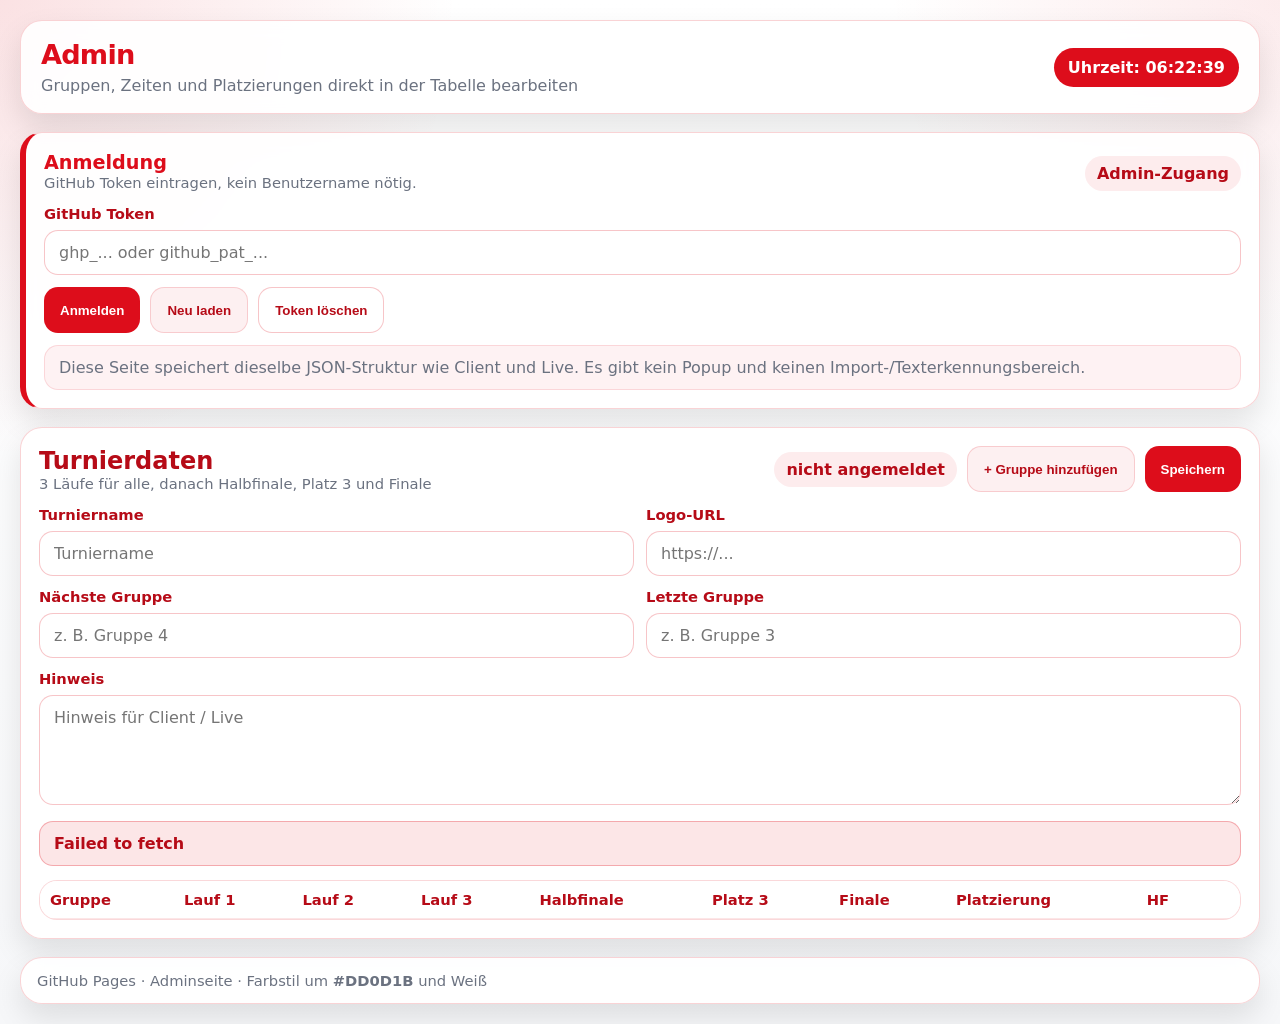
==== commit b1356837: "Update admin.html" ====
--- a/admin.html
+++ b/admin.html
@@ -217,11 +217,11 @@
 <script>
 (() => {
   const CONFIG = {
-    repoOwner: "DEIN-USER-ODER-ORG",
-    repoName: "DEIN-DATEN-REPO",
+    repoOwner: "LAmasterdino",
+    repoName: "fw-data",
     filePath: "data.json",
     branch: "main",
-    rawDataUrl: "https://raw.githubusercontent.com/DEIN-USER-ODER-ORG/DEIN-DATEN-REPO/main/data.json"
+    rawDataUrl: "https://raw.githubusercontent.com/LAmasterdino/fw-data/main/data.json"
   };
 
   const state = {
